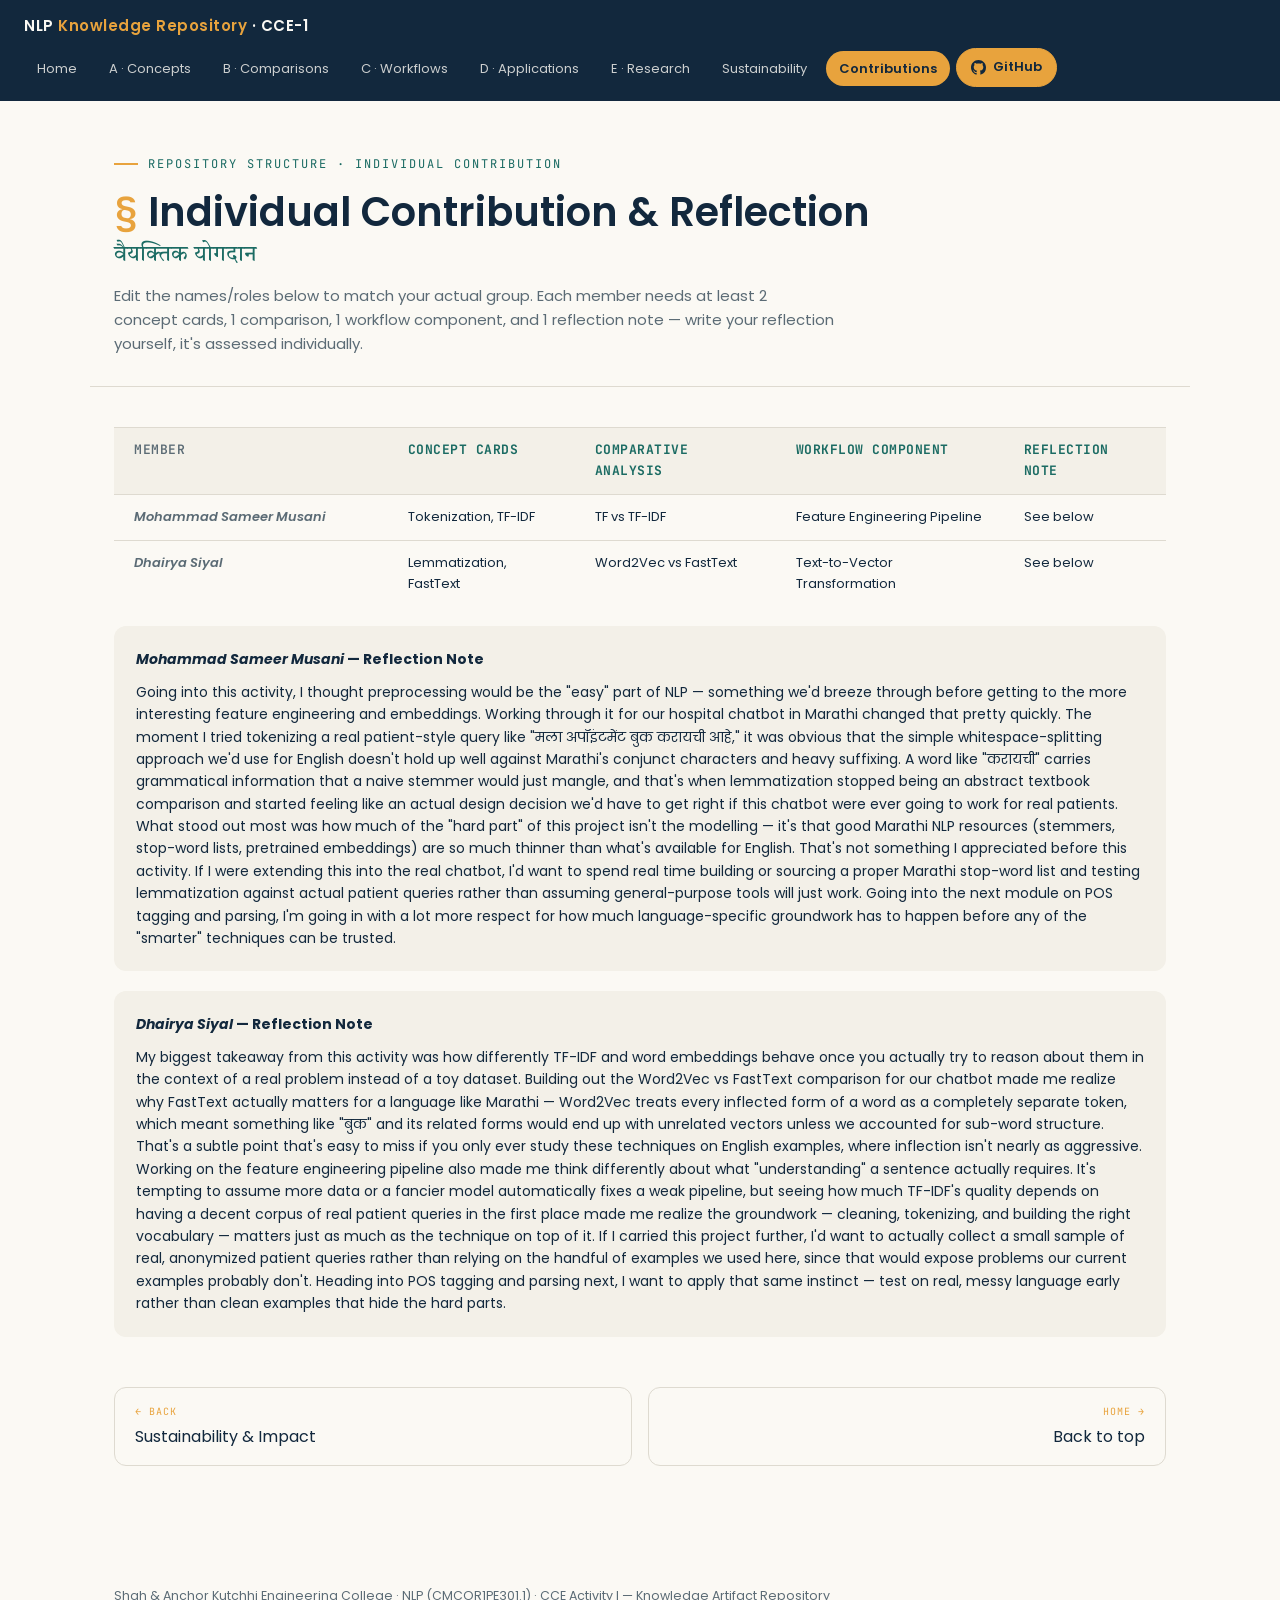
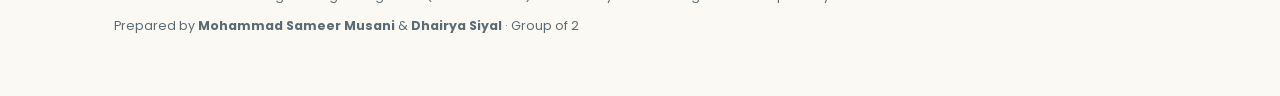
==== contribution.html @ 00bf5fa3 "Add files via upload" ====
<!DOCTYPE html>
<html lang="en">
<head>
<meta charset="UTF-8">
<meta name="viewport" content="width=device-width, initial-scale=1.0">
<title>Individual Contribution — NLP Knowledge Repository</title>
<link rel="preconnect" href="https://fonts.googleapis.com">
<link href="https://fonts.googleapis.com/css2?family=Tiro+Devanagari+Marathi&family=Poppins:wght@300;400;500;600;700&family=JetBrains+Mono:wght@400;500;600&display=swap" rel="stylesheet">
<link rel="stylesheet" href="style.css">
</head>
<body>

<nav class="topnav">
  <a href="index.html" class="brand">NLP <span>Knowledge Repository</span> · CCE-1</a>
  <button class="navtoggle">Menu</button>
  <ul>
    <li><a href="index.html" class="link">Home</a></li>
    <li><a href="section-a.html" class="link">A · Concepts</a></li>
    <li><a href="section-b.html" class="link">B · Comparisons</a></li>
    <li><a href="section-c.html" class="link">C · Workflows</a></li>
    <li><a href="section-d.html" class="link">D · Applications</a></li>
    <li><a href="section-e.html" class="link">E · Research</a></li>
    <li><a href="sustainability.html" class="link">Sustainability</a></li>
    <li><a href="contribution.html" class="link active">Contributions</a></li>
    <li><a href="https://github.com/musanisameer668-creator/NPL-HOSPITAL-CHATBOT" target="_blank" rel="noopener" class="gh-btn"><svg viewBox="0 0 16 16" fill="currentColor" xmlns="http://www.w3.org/2000/svg"><path d="M8 0C3.58 0 0 3.58 0 8c0 3.54 2.29 6.53 5.47 7.59.4.07.55-.17.55-.38 0-.19-.01-.82-.01-1.49-2.01.37-2.53-.49-2.69-.94-.09-.23-.48-.94-.82-1.13-.28-.15-.68-.52-.01-.53.63-.01 1.08.58 1.23.82.72 1.21 1.87.87 2.33.66.07-.52.28-.87.51-1.07-1.78-.2-3.64-.89-3.64-3.95 0-.87.31-1.59.82-2.15-.08-.2-.36-1.02.08-2.12 0 0 .67-.21 2.2.82.64-.18 1.32-.27 2-.27.68 0 1.36.09 2 .27 1.53-1.04 2.2-.82 2.2-.82.44 1.1.16 1.92.08 2.12.51.56.82 1.27.82 2.15 0 3.07-1.87 3.75-3.65 3.95.29.25.54.73.54 1.48 0 1.07-.01 1.93-.01 2.2 0 .21.15.46.55.38A8.01 8.01 0 0 0 16 8c0-4.42-3.58-8-8-8z"/></svg>GitHub</a></li>
  </ul>
</nav>

<div class="pagehead">
  <div class="eyebrow">Repository Structure · Individual Contribution</div>
  <h1><span class="sec-num">§</span>Individual Contribution &amp; Reflection<span class="mr">वैयक्तिक योगदान</span></h1>
  <p class="lede">Edit the names/roles below to match your actual group. Each member needs at least 2 concept cards, 1 comparison, 1 workflow component, and 1 reflection note — write your reflection yourself, it's assessed individually.</p>
</div>

<main>

  <table class="contrib-table">
    <tr><th>Member</th><th>Concept cards</th><th>Comparative analysis</th><th>Workflow component</th><th>Reflection note</th></tr>
    <tr><td><em>Mohammad Sameer Musani</em></td><td>Tokenization, TF-IDF</td><td>TF vs TF-IDF</td><td>Feature Engineering Pipeline</td><td>See below</td></tr>
    <tr><td><em>Dhairya Siyal</em></td><td>Lemmatization, FastText</td><td>Word2Vec vs FastText</td><td>Text-to-Vector Transformation</td><td>See below</td></tr>
  </table>

  <div class="reflection">
    <h4><em>Mohammad Sameer Musani</em> — Reflection Note</h4>
    <p>Going into this activity, I thought preprocessing would be the "easy" part of NLP — something we'd breeze through before getting to the more interesting feature engineering and embeddings. Working through it for our hospital chatbot in Marathi changed that pretty quickly. The moment I tried tokenizing a real patient-style query like "मला अपॉइंटमेंट बुक करायची आहे," it was obvious that the simple whitespace-splitting approach we'd use for English doesn't hold up well against Marathi's conjunct characters and heavy suffixing. A word like "करायची" carries grammatical information that a naive stemmer would just mangle, and that's when lemmatization stopped being an abstract textbook comparison and started feeling like an actual design decision we'd have to get right if this chatbot were ever going to work for real patients.</p>
    <p>What stood out most was how much of the "hard part" of this project isn't the modelling — it's that good Marathi NLP resources (stemmers, stop-word lists, pretrained embeddings) are so much thinner than what's available for English. That's not something I appreciated before this activity. If I were extending this into the real chatbot, I'd want to spend real time building or sourcing a proper Marathi stop-word list and testing lemmatization against actual patient queries rather than assuming general-purpose tools will just work. Going into the next module on POS tagging and parsing, I'm going in with a lot more respect for how much language-specific groundwork has to happen before any of the "smarter" techniques can be trusted.</p>
  </div>
  <div class="reflection">
    <h4><em>Dhairya Siyal</em> — Reflection Note</h4>
    <p>My biggest takeaway from this activity was how differently TF-IDF and word embeddings behave once you actually try to reason about them in the context of a real problem instead of a toy dataset. Building out the Word2Vec vs FastText comparison for our chatbot made me realize why FastText actually matters for a language like Marathi — Word2Vec treats every inflected form of a word as a completely separate token, which meant something like "बुक" and its related forms would end up with unrelated vectors unless we accounted for sub-word structure. That's a subtle point that's easy to miss if you only ever study these techniques on English examples, where inflection isn't nearly as aggressive.</p>
    <p>Working on the feature engineering pipeline also made me think differently about what "understanding" a sentence actually requires. It's tempting to assume more data or a fancier model automatically fixes a weak pipeline, but seeing how much TF-IDF's quality depends on having a decent corpus of real patient queries in the first place made me realize the groundwork — cleaning, tokenizing, and building the right vocabulary — matters just as much as the technique on top of it. If I carried this project further, I'd want to actually collect a small sample of real, anonymized patient queries rather than relying on the handful of examples we used here, since that would expose problems our current examples probably don't. Heading into POS tagging and parsing next, I want to apply that same instinct — test on real, messy language early rather than clean examples that hide the hard parts.</p>
  </div>

  <div class="pagenav">
    <a class="prev" href="sustainability.html"><span class="lbl">← Back</span>Sustainability &amp; Impact</a>
    <a class="next" href="index.html"><span class="lbl">Home →</span>Back to top</a>
  </div>

</main>

<footer>
  <div>Shah &amp; Anchor Kutchhi Engineering College · NLP (CMCOR1PE301.1) · CCE Activity I — Knowledge Artifact Repository</div>
  <div style="margin-top:10px;">Prepared by <strong>Mohammad Sameer Musani</strong> &amp; <strong>Dhairya Siyal</strong> · Group of 2</div>
</footer>

<script src="script.js"></script>
</body>
</html>
---- style.css ----
:root{
  --ink:#12283D;
  --paper:#FBF9F4;
  --marigold:#E8A33D;
  --teal:#1B6B63;
  --slate:#5B6B75;
  --rose:#C1666B;
  --line:#DEDAD0;
  --card:#FFFFFF;
}
*{box-sizing:border-box; margin:0; padding:0;}
html{scroll-behavior:smooth;}
body{
  background:var(--paper);
  color:var(--ink);
  font-family:'Poppins',sans-serif;
  line-height:1.6;
  font-weight:400;
}
.mr{font-family:'Tiro Devanagari Marathi', serif;}
.mono{font-family:'JetBrains Mono',monospace;}
a{color:inherit;}

/* ---------- NAV ---------- */
nav.topnav{
  position:sticky; top:0; z-index:50;
  background:var(--ink); color:var(--paper);
  padding:14px 24px; display:flex; align-items:center; justify-content:space-between;
  flex-wrap:wrap; gap:10px;
}
nav.topnav .brand{font-weight:600; letter-spacing:.5px; font-size:15px; text-decoration:none; white-space:nowrap;}
nav.topnav .brand span{color:var(--marigold);}
nav.topnav ul{list-style:none; display:flex; gap:6px; flex-wrap:wrap; align-items:center;}
nav.topnav a.link{
  color:var(--paper); text-decoration:none; font-size:13px; opacity:.8;
  padding:7px 12px; border-radius:20px; border:1px solid transparent;
}
nav.topnav a.link:hover{opacity:1; border-color:#2C4356;}
nav.topnav a.link.active{opacity:1; background:var(--marigold); color:var(--ink); font-weight:600;}
.navtoggle{display:none; background:none; border:1px solid #2C4356; color:var(--paper); border-radius:8px; padding:8px 12px; font-size:13px; cursor:pointer;}

.gh-btn{
  display:inline-flex; align-items:center; gap:7px;
  background:var(--marigold); color:var(--ink) !important; font-weight:600;
  padding:8px 14px; border-radius:20px; font-size:13px; text-decoration:none;
  border:1px solid var(--marigold); opacity:1 !important; white-space:nowrap;
}
.gh-btn:hover{background:#fff; border-color:#fff;}
.gh-btn svg{width:15px; height:15px; flex-shrink:0;}
@media(max-width:860px){ .gh-btn{width:100%; justify-content:center;} }

@media(max-width:860px){
  .navtoggle{display:block;}
  nav.topnav ul{display:none; width:100%; flex-direction:column; align-items:stretch; gap:4px; margin-top:10px;}
  nav.topnav ul.open{display:flex;}
  nav.topnav a.link{width:100%;}
}

/* ---------- PAGE HEADER (non-home pages) ---------- */
.pagehead{max-width:1100px; margin:0 auto; padding:54px 24px 30px; border-bottom:1px solid var(--line);}
.eyebrow{
  font-family:'JetBrains Mono',monospace; font-size:12px; letter-spacing:2px; text-transform:uppercase;
  color:var(--teal); margin-bottom:14px; display:flex; align-items:center; gap:10px;
}
.eyebrow::before{content:""; width:24px; height:2px; background:var(--marigold); display:inline-block;}
.pagehead h1{font-size:clamp(26px,4vw,40px); font-weight:600; line-height:1.2;}
.pagehead h1 .sec-num{color:var(--marigold); font-family:'JetBrains Mono',monospace; margin-right:10px;}
.pagehead h1 .mr{display:block; font-size:.55em; color:var(--teal); font-weight:400; margin-top:6px;}
.pagehead p.lede{margin-top:16px; max-width:720px; color:var(--slate); font-size:15px;}

/* ---------- HERO (home only) ---------- */
header.hero{
  padding:70px 24px 50px; max-width:1100px; margin:0 auto;
  border-bottom:1px solid var(--line);
}
h1.title{font-size:clamp(28px,4.5vw,46px); font-weight:600; line-height:1.15; max-width:820px;}
h1.title .mr{color:var(--teal); font-weight:400; display:block; font-size:.62em; margin-bottom:6px;}
.hero-sub{margin-top:20px; max-width:640px; color:var(--slate); font-size:16px;}
.hero-meta{display:flex; gap:28px; margin-top:34px; flex-wrap:wrap;}
.hero-meta div{font-size:13px;}
.hero-meta strong{display:block; font-family:'JetBrains Mono',monospace; font-size:12px; color:var(--teal); text-transform:uppercase; letter-spacing:1px; margin-bottom:4px;}

/* ---------- DEMO WIDGET (signature element) ---------- */
.demo{
  margin-top:44px; background:var(--ink); color:var(--paper); border-radius:14px;
  padding:28px; position:relative; overflow:hidden;
}
.demo::after{content:""; position:absolute; right:-40px; top:-40px; width:160px; height:160px; border-radius:50%; background:radial-gradient(circle, rgba(232,163,61,.25), transparent 70%);}
.demo h3{font-size:14px; font-family:'JetBrains Mono',monospace; letter-spacing:1px; text-transform:uppercase; color:var(--marigold); margin-bottom:6px;}
.demo p.desc{font-size:13px; color:#C9D3D8; margin-bottom:16px; max-width:560px;}
.demo input{
  width:100%; padding:12px 14px; border-radius:8px; border:1px solid #2C4356; background:#0E1F2E; color:var(--paper);
  font-family:'Tiro Devanagari Marathi',serif; font-size:16px; outline:none;
}
.demo input:focus{border-color:var(--marigold);}
.pipeline{display:flex; gap:10px; flex-wrap:wrap; margin-top:18px;}
.pipeline .stage{flex:1; min-width:150px; background:#0E1F2E; border:1px solid #2C4356; border-radius:8px; padding:10px 12px;}
.pipeline .stage h4{font-size:11px; font-family:'JetBrains Mono',monospace; color:var(--marigold); text-transform:uppercase; letter-spacing:1px; margin-bottom:8px;}
.pipeline .tokens{display:flex; flex-wrap:wrap; gap:6px; min-height:26px;}
.pipeline .tok{background:#1B3245; padding:3px 9px; border-radius:20px; font-size:12px; font-family:'Tiro Devanagari Marathi',serif;}

/* home section-links grid */
.sec-links{max-width:1100px; margin:0 auto; padding:50px 24px 70px; display:grid; grid-template-columns:repeat(auto-fit,minmax(230px,1fr)); gap:16px;}
.sec-links a{
  display:block; background:var(--card); border:1px solid var(--line); border-radius:12px; padding:22px;
  text-decoration:none; color:var(--ink); transition:.2s;
}
.sec-links a:hover{border-color:var(--teal); box-shadow:0 6px 20px rgba(18,40,61,.06); transform:translateY(-2px);}
.sec-links .letter{font-family:'JetBrains Mono',monospace; color:var(--marigold); font-size:13px; font-weight:600;}
.sec-links h3{margin:6px 0 6px; font-size:17px;}
.sec-links p{font-size:13px; color:var(--slate);}

/* ---------- SECTIONS / MAIN ---------- */
main{max-width:1100px; margin:0 auto; padding:40px 24px 80px;}

/* concept grid */
.grid{display:grid; grid-template-columns:repeat(auto-fill,minmax(300px,1fr)); gap:18px;}
.card{background:var(--card); border:1px solid var(--line); border-radius:12px; padding:20px; transition:.2s; }
.card:hover{border-color:var(--teal); box-shadow:0 6px 20px rgba(18,40,61,.06);}
.card h4{font-size:16px; margin-bottom:2px;}
.card .tag{font-family:'JetBrains Mono',monospace; font-size:10px; color:var(--teal); text-transform:uppercase; letter-spacing:1px;}
.card dl{margin-top:12px; font-size:13px;}
.card dt{font-weight:600; color:var(--ink); margin-top:9px;}
.card dt::before{content:"— ";}
.card dd{color:var(--slate); margin-left:0; margin-top:2px;}
.card .ex{background:#F3F0E8; border-left:3px solid var(--marigold); padding:8px 10px; margin-top:9px; font-size:12.5px; border-radius:0 6px 6px 0;}
.card .ex .mr{color:var(--ink);}

/* subgroup label */
.subgroup{font-family:'JetBrains Mono',monospace; font-size:12px; letter-spacing:1.5px; text-transform:uppercase; color:var(--slate); margin:34px 0 14px; display:flex; align-items:center; gap:10px;}
.subgroup:first-child{margin-top:0;}
.subgroup::after{content:""; flex:1; height:1px; background:var(--line);}

/* comparison tables */
.compare{margin-bottom:34px; border:1px solid var(--line); border-radius:12px; overflow:hidden;}
.compare .head{background:var(--ink); color:var(--paper); padding:14px 20px; font-weight:600; display:flex; justify-content:space-between; align-items:center; flex-wrap:wrap; gap:6px;}
.compare .head span{font-family:'JetBrains Mono',monospace; font-size:11px; color:var(--marigold);}
table{width:100%; border-collapse:collapse; font-size:13.5px;}
th,td{padding:12px 20px; text-align:left; vertical-align:top; border-top:1px solid var(--line);}
th{background:#F3F0E8; font-family:'JetBrains Mono',monospace; font-size:11px; text-transform:uppercase; letter-spacing:.5px; color:var(--teal);}
td:first-child, th:first-child{width:26%; font-weight:600; color:var(--slate);}

/* workflow */
.flow{display:flex; align-items:stretch; gap:0; flex-wrap:wrap; margin-bottom:30px;}
.flow .step{background:var(--card); border:1px solid var(--line); border-radius:10px; padding:14px 16px; flex:1; min-width:150px; position:relative;}
.flow .step .n{font-family:'JetBrains Mono',monospace; font-size:11px; color:var(--marigold); font-weight:600;}
.flow .step h5{font-size:13.5px; margin:4px 0 4px;}
.flow .step p{font-size:12px; color:var(--slate);}
.flow .arrow{display:flex; align-items:center; justify-content:center; width:26px; color:var(--teal); font-size:18px;}
.flow-title{font-weight:600; margin-bottom:12px; font-size:15px;}

/* applications */
.app-row{display:grid; grid-template-columns:180px 1fr; gap:20px; padding:18px 0; border-top:1px solid var(--line);}
.app-row:first-of-type{border-top:none;}
.app-row h4{font-size:15px;}
.app-row .mr{color:var(--teal); font-size:12px; display:block; margin-top:2px;}
.app-row ul{margin-left:18px; font-size:13.5px; color:var(--slate);}
.app-row li{margin-bottom:4px;}

/* research */
.research-grid{display:grid; grid-template-columns:repeat(auto-fit,minmax(260px,1fr)); gap:16px;}
.rcard{background:var(--card); border:1px solid var(--line); border-radius:12px; padding:18px;}
.rcard .tag{font-family:'JetBrains Mono',monospace; font-size:10px; color:var(--rose); text-transform:uppercase; letter-spacing:1px;}
.rcard h4{margin:6px 0 8px; font-size:15px;}
.rcard p{font-size:13px; color:var(--slate);}

/* sustainability */
.sustain{background:var(--teal); color:var(--paper); border-radius:14px; padding:32px;}
.sustain h3{font-size:18px; margin-bottom:12px;}
.sustain p{font-size:14px; color:#DCEAE7; margin-bottom:12px;}
.sustain ul{margin:14px 0 0 18px; font-size:13.5px; color:#DCEAE7;}
.sustain li{margin-bottom:6px;}

/* contribution */
.contrib-table th, .contrib-table td{font-size:13px;}
.reflection{background:#F3F0E8; border-radius:12px; padding:22px; margin-top:20px; font-size:14px; color:var(--ink);}
.reflection h4{margin-bottom:10px;}
.reflection textarea{
  width:100%; min-height:120px; margin-top:10px; padding:12px; border-radius:8px; border:1px solid var(--line);
  font-family:'Poppins',sans-serif; font-size:13.5px; resize:vertical; background:#fff;
}

/* prev/next page footer nav */
.pagenav{display:flex; justify-content:space-between; gap:16px; margin-top:50px; flex-wrap:wrap;}
.pagenav a{
  flex:1; min-width:220px; border:1px solid var(--line); border-radius:12px; padding:16px 20px; text-decoration:none; color:var(--ink);
  transition:.2s;
}
.pagenav a:hover{border-color:var(--teal);}
.pagenav a.next{text-align:right;}
.pagenav .lbl{font-family:'JetBrains Mono',monospace; font-size:10px; color:var(--marigold); text-transform:uppercase; letter-spacing:1px; display:block; margin-bottom:4px;}

/* footer */
footer{padding:40px 24px 60px; max-width:1100px; margin:0 auto; color:var(--slate); font-size:12.5px;}
footer .decl{border-top:1px solid var(--line); margin-top:24px; padding-top:20px;}

@media(max-width:640px){
  .app-row{grid-template-columns:1fr;}
  td:first-child, th:first-child{width:auto;}
}

@media print{
  nav.topnav, .pagenav, .navtoggle{display:none !important;}
  body{background:#fff;}
  .card, .compare, .rcard{break-inside:avoid;}
}
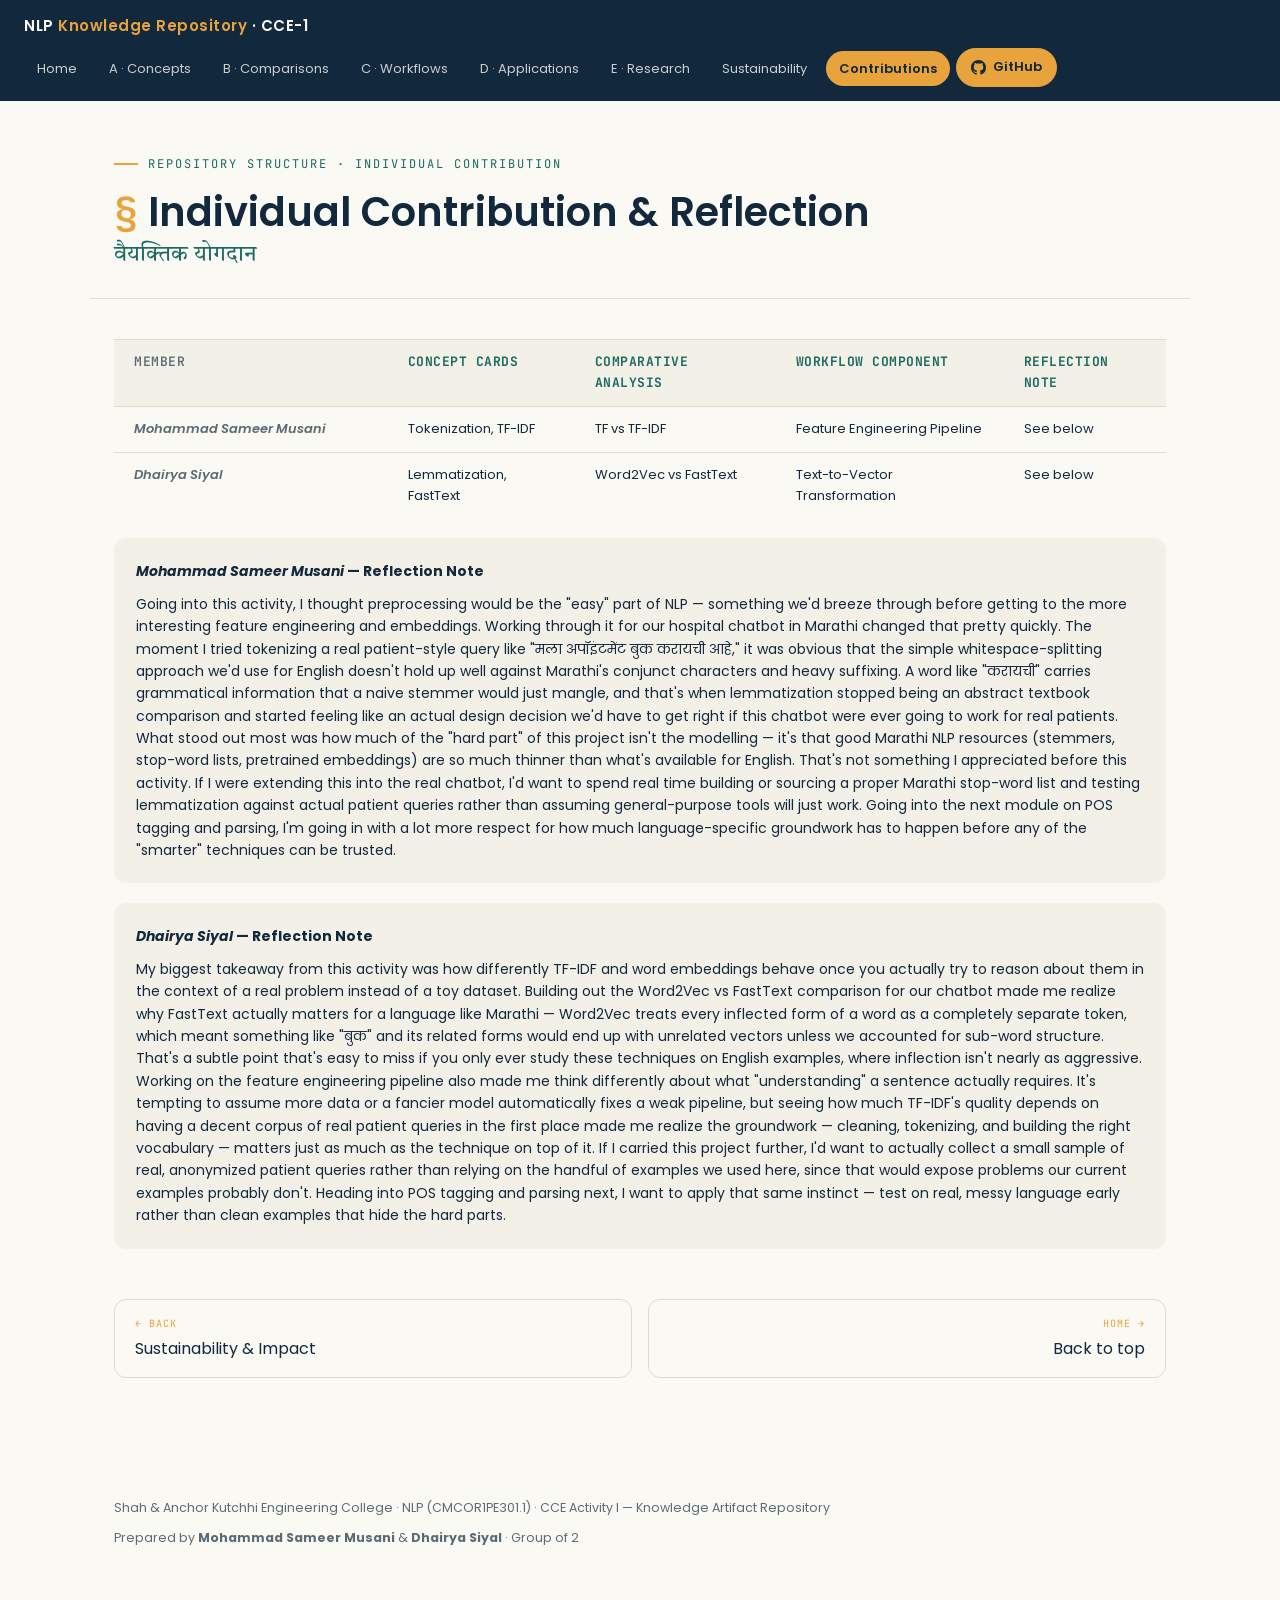
==== commit 849bfaa8: "Update contribution.html" ====
--- a/contribution.html
+++ b/contribution.html
@@ -29,7 +29,6 @@
 <div class="pagehead">
   <div class="eyebrow">Repository Structure · Individual Contribution</div>
   <h1><span class="sec-num">§</span>Individual Contribution &amp; Reflection<span class="mr">वैयक्तिक योगदान</span></h1>
-  <p class="lede">Edit the names/roles below to match your actual group. Each member needs at least 2 concept cards, 1 comparison, 1 workflow component, and 1 reflection note — write your reflection yourself, it's assessed individually.</p>
 </div>
 
 <main>
